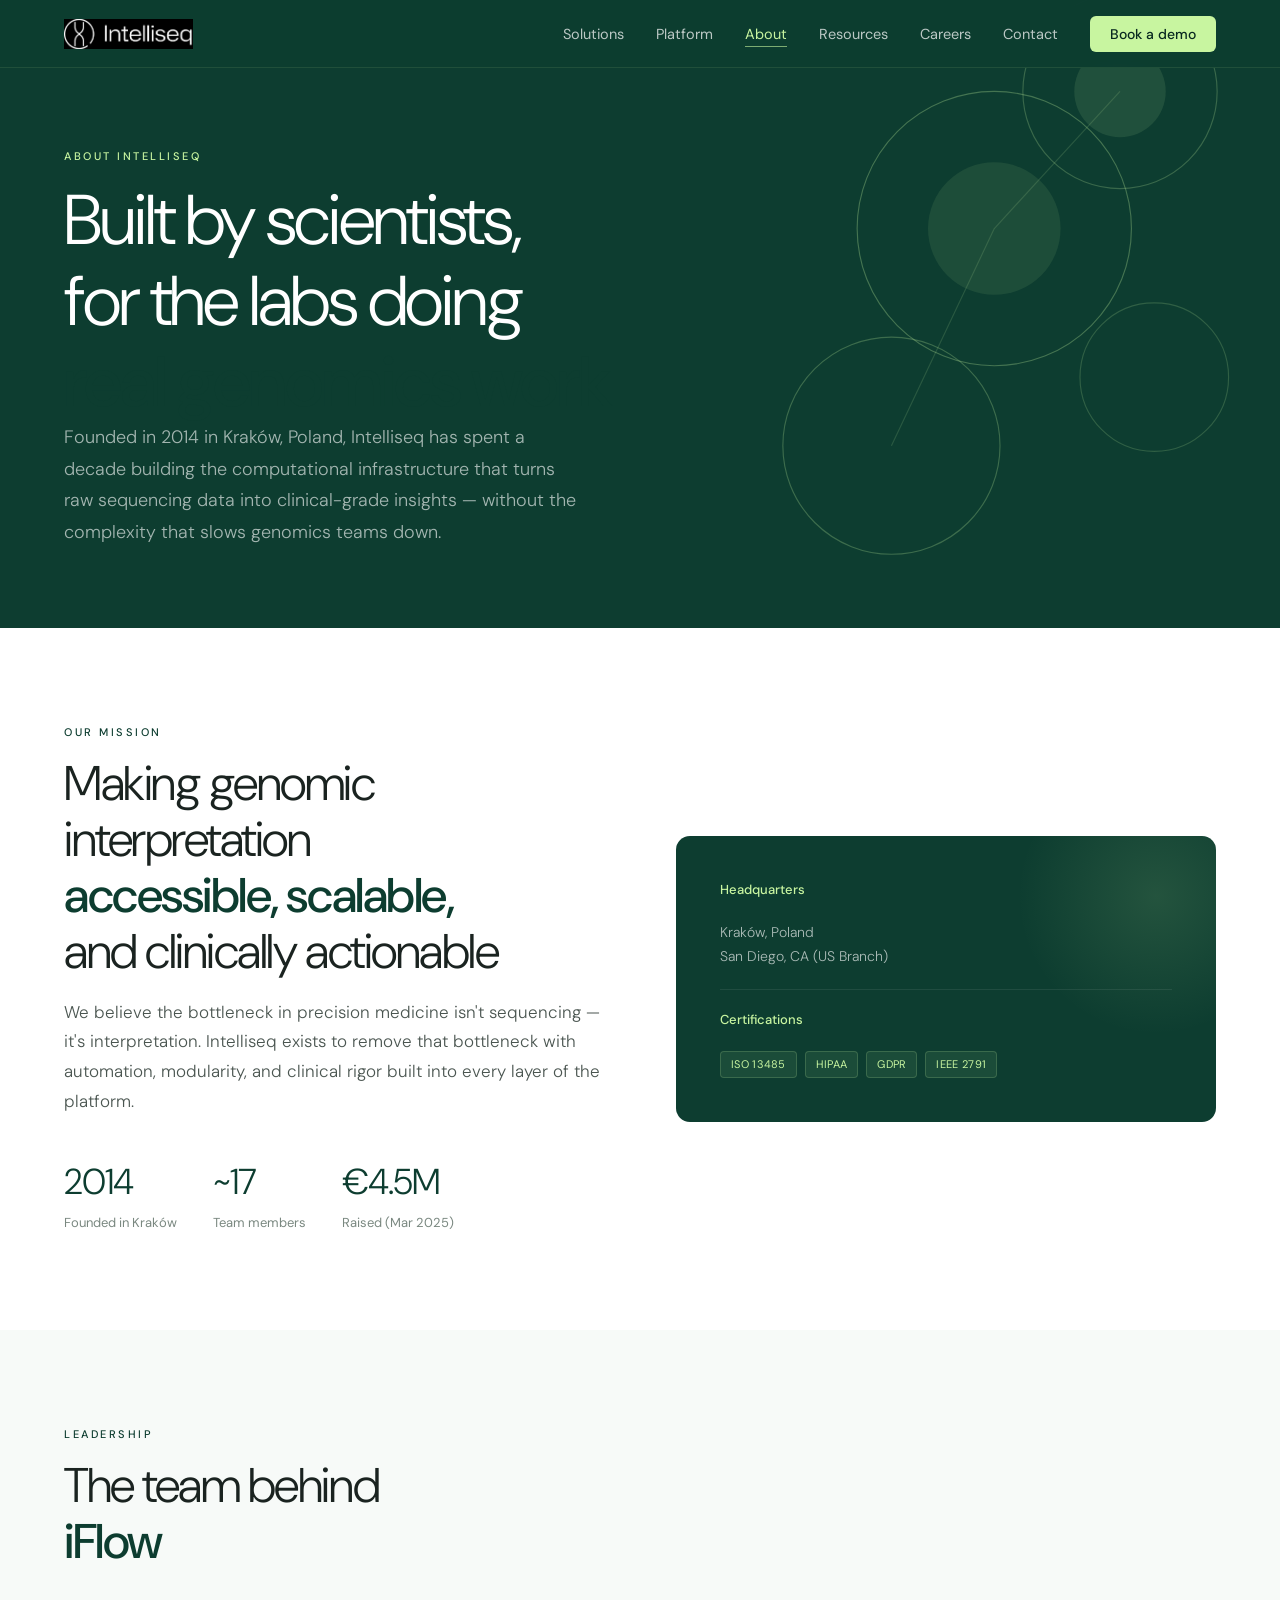
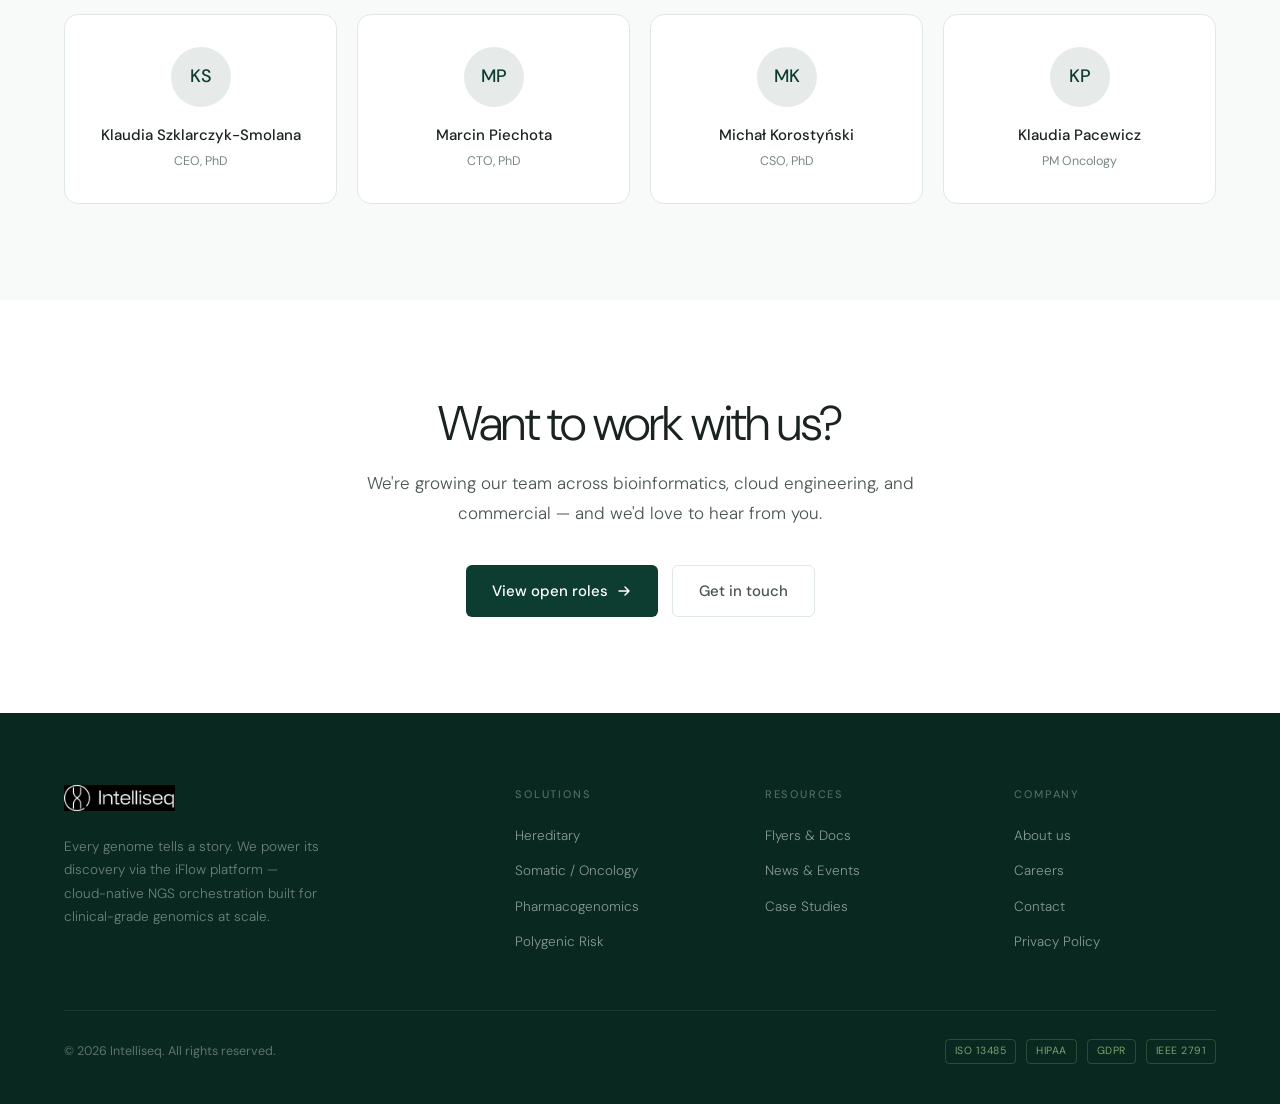
==== about.html @ d149529d "Add about page" ====
<!DOCTYPE html>
<html lang="en">
<head>
<meta charset="UTF-8">
<meta name="viewport" content="width=device-width, initial-scale=1.0">
<title>About us | Intelliseq</title>
<meta name="description" content="Intelliseq is a genome informatics company headquartered in Kraków, Poland, building the infrastructure layer for clinical NGS.">
<link rel="preconnect" href="https://fonts.googleapis.com">
<link href="https://fonts.googleapis.com/css2?family=DM+Sans:wght@300;400;500;600&display=swap" rel="stylesheet">
<link rel="stylesheet" href="css/style.css">
</head>
<body><nav>
  <a class="nav-logo" href="index.html"><img src="[data-uri]" alt="Intelliseq"></a>
  <ul class="nav-links">
    <li><a href="index.html#products">Solutions</a></li>
    <li><a href="index.html#platform">Platform</a></li>
    <li><a href="about.html">About</a></li>
    <li><a href="resources.html">Resources</a></li>
    <li><a href="careers.html">Careers</a></li>
    <li><a href="contact.html">Contact</a></li>
    <li><a href="https://intelliseq-242156192.hubspotpagebuilder.net/request-a-demo" class="nav-cta">Book a demo</a></li>
  </ul>
  <div class="nav-hamburger"><span></span><span></span><span></span></div>
</nav>
<section class="page-hero">
  <svg class="molecule-deco" viewBox="0 0 560 560" fill="none" xmlns="http://www.w3.org/2000/svg" aria-hidden="true">
  <circle cx="310" cy="200" r="120" stroke="#C8F5A0" stroke-width="1" opacity="0.35"/>
  <circle cx="420" cy="80" r="85" stroke="#C8F5A0" stroke-width="1" opacity="0.28"/>
  <circle cx="220" cy="390" r="95" stroke="#C8F5A0" stroke-width="1" opacity="0.3"/>
  <circle cx="450" cy="330" r="65" stroke="#C8F5A0" stroke-width="1" opacity="0.22"/>
  <circle cx="310" cy="200" r="58" fill="#C8F5A0" opacity="0.1"/>
  <circle cx="420" cy="80" r="40" fill="#C8F5A0" opacity="0.12"/>
  <line x1="310" y1="200" x2="420" y2="80" stroke="#C8F5A0" stroke-width="1" opacity="0.18"/>
  <line x1="310" y1="200" x2="220" y2="390" stroke="#C8F5A0" stroke-width="1" opacity="0.18"/>
</svg>
  <div style="position:relative;z-index:2;max-width:700px;">
    <span class="section-eyebrow light">About Intelliseq</span>
    <h1>Built by scientists,<br>for the labs doing<br><em>real genomics work</em></h1>
    <p class="hero-sub">Founded in 2014 in Kraków, Poland, Intelliseq has spent a decade building the computational infrastructure that turns raw sequencing data into clinical-grade insights — without the complexity that slows genomics teams down.</p>
  </div>
</section>

<section style="background:var(--white);">
  <div class="grid-2-1 reveal">
    <div>
      <span class="section-eyebrow">Our mission</span>
      <h2 class="section-title">Making genomic interpretation<br><em>accessible, scalable,</em><br>and clinically actionable</h2>
      <p class="section-sub">We believe the bottleneck in precision medicine isn't sequencing — it's interpretation. Intelliseq exists to remove that bottleneck with automation, modularity, and clinical rigor built into every layer of the platform.</p>
      <div style="margin-top:36px;display:flex;gap:36px;flex-wrap:wrap;">
        <div><div style="font-size:36px;font-weight:300;color:var(--forest);letter-spacing:-1px;">2014</div><div style="font-size:13px;color:var(--text-light);margin-top:3px;">Founded in Kraków</div></div>
        <div><div style="font-size:36px;font-weight:300;color:var(--forest);letter-spacing:-1px;">~17</div><div style="font-size:13px;color:var(--text-light);margin-top:3px;">Team members</div></div>
        <div><div style="font-size:36px;font-weight:300;color:var(--forest);letter-spacing:-1px;">€4.5M</div><div style="font-size:13px;color:var(--text-light);margin-top:3px;">Raised (Mar 2025)</div></div>
      </div>
    </div>
    <div class="dark-panel">
      <div style="font-size:13px;color:var(--lime);margin-bottom:20px;font-weight:500;">Headquarters</div>
      <p style="font-size:14px;color:rgba(255,255,255,0.65);line-height:1.7;margin-bottom:20px;">Kraków, Poland<br>San Diego, CA (US Branch)</p>
      <div class="divider-dark" style="margin-bottom:20px;"></div>
      <div style="font-size:13px;color:var(--lime);margin-bottom:12px;font-weight:500;">Certifications</div>
      <div class="compliance-badges">
        <span class="compliance-badge">ISO 13485</span>
        <span class="compliance-badge">HIPAA</span>
        <span class="compliance-badge">GDPR</span>
        <span class="compliance-badge">IEEE 2791</span>
      </div>
    </div>
  </div>
</section>

<section style="background:var(--offwhite);">
  <span class="section-eyebrow">Leadership</span>
  <h2 class="section-title reveal">The team behind<br><em>iFlow</em></h2>
  <div class="grid-4 reveal" style="margin-top:44px;">
    <div class="card" style="text-align:center;">
      <div style="width:60px;height:60px;border-radius:50%;background:rgba(13,61,48,0.1);display:flex;align-items:center;justify-content:center;font-size:18px;font-weight:500;color:var(--forest);margin:0 auto 16px;">KS</div>
      <div style="font-size:15px;font-weight:500;margin-bottom:4px;">Klaudia Szklarczyk-Smolana</div>
      <div style="font-size:12.5px;color:var(--text-light);">CEO, PhD</div>
    </div>
    <div class="card" style="text-align:center;">
      <div style="width:60px;height:60px;border-radius:50%;background:rgba(13,61,48,0.1);display:flex;align-items:center;justify-content:center;font-size:18px;font-weight:500;color:var(--forest);margin:0 auto 16px;">MP</div>
      <div style="font-size:15px;font-weight:500;margin-bottom:4px;">Marcin Piechota</div>
      <div style="font-size:12.5px;color:var(--text-light);">CTO, PhD</div>
    </div>
    <div class="card" style="text-align:center;">
      <div style="width:60px;height:60px;border-radius:50%;background:rgba(13,61,48,0.1);display:flex;align-items:center;justify-content:center;font-size:18px;font-weight:500;color:var(--forest);margin:0 auto 16px;">MK</div>
      <div style="font-size:15px;font-weight:500;margin-bottom:4px;">Michał Korostyński</div>
      <div style="font-size:12.5px;color:var(--text-light);">CSO, PhD</div>
    </div>
    <div class="card" style="text-align:center;">
      <div style="width:60px;height:60px;border-radius:50%;background:rgba(13,61,48,0.1);display:flex;align-items:center;justify-content:center;font-size:18px;font-weight:500;color:var(--forest);margin:0 auto 16px;">KP</div>
      <div style="font-size:15px;font-weight:500;margin-bottom:4px;">Klaudia Pacewicz</div>
      <div style="font-size:12.5px;color:var(--text-light);">PM Oncology</div>
    </div>
  </div>
</section>

<section style="background:var(--white);text-align:center;">
  <div style="max-width:600px;margin:0 auto;" class="reveal">
    <h2 class="section-title">Want to work with us?</h2>
    <p class="section-sub" style="margin:0 auto 36px;text-align:center;">We're growing our team across bioinformatics, cloud engineering, and commercial — and we'd love to hear from you.</p>
    <div style="display:flex;gap:14px;justify-content:center;flex-wrap:wrap;">
      <a href="careers.html" class="btn btn-forest">View open roles <svg class="arrow-icon" viewBox="0 0 16 16" fill="none"><path d="M3 8h10M9 4l4 4-4 4" stroke="currentColor" stroke-width="1.5" stroke-linecap="round" stroke-linejoin="round"/></svg></a>
      <a href="contact.html" class="btn btn-ghost-dark">Get in touch</a>
    </div>
  </div>
</section>
<footer>
  <div class="footer-grid">
    <div>
      <img src="[data-uri]" alt="Intelliseq" style="height:26px;width:auto;">
      <p class="footer-brand-desc">Every genome tells a story. We power its discovery via the iFlow platform — cloud-native NGS orchestration built for clinical-grade genomics at scale.</p>
    </div>
    <div>
      <p class="footer-col-title">Solutions</p>
      <ul class="footer-links">
        <li><a href="hereditary.html">Hereditary</a></li>
        <li><a href="somatic.html">Somatic / Oncology</a></li>
        <li><a href="pgx.html">Pharmacogenomics</a></li>
        <li><a href="prs.html">Polygenic Risk</a></li>
      </ul>
    </div>
    <div>
      <p class="footer-col-title">Resources</p>
      <ul class="footer-links">
        <li><a href="resources.html">Flyers &amp; Docs</a></li>
        <li><a href="news.html">News &amp; Events</a></li>
        <li><a href="case-studies.html">Case Studies</a></li>
      </ul>
    </div>
    <div>
      <p class="footer-col-title">Company</p>
      <ul class="footer-links">
        <li><a href="about.html">About us</a></li>
        <li><a href="careers.html">Careers</a></li>
        <li><a href="contact.html">Contact</a></li>
        <li><a href="privacy.html">Privacy Policy</a></li>
      </ul>
    </div>
  </div>
  <div class="footer-bottom">
    <span>© 2026 Intelliseq. All rights reserved.</span>
    <div class="cert-badges">
      <span class="cert-badge">ISO 13485</span>
      <span class="cert-badge">HIPAA</span>
      <span class="cert-badge">GDPR</span>
      <span class="cert-badge">IEEE 2791</span>
    </div>
  </div>
</footer><script src="js/main.js"></script></body></html>
---- css/style.css ----
/* ============================================
   INTELLISEQ — Shared Stylesheet
   ============================================ */

:root {
  --forest: #0D3D30;
  --forest-deep: #082820;
  --forest-mid: #1A5240;
  --forest-light: #2A6A50;
  --lime: #C8F5A0;
  --lime-dim: #9ED875;
  --slate: #3D4560;
  --slate-light: #5A6280;
  --white: #FFFFFF;
  --offwhite: #F7FAF8;
  --gray-100: #F0F4F1;
  --gray-200: #E0E8E2;
  --gray-300: #C8D4CA;
  --text-dark: #1A2320;
  --text-mid: #4A5550;
  --text-light: #7A8880;
  --radius-sm: 6px;
  --radius-md: 10px;
  --radius-lg: 14px;
  --radius-xl: 20px;
}

*, *::before, *::after { margin: 0; padding: 0; box-sizing: border-box; }
html { scroll-behavior: smooth; font-size: 16px; }

body {
  font-family: 'DM Sans', -apple-system, BlinkMacSystemFont, sans-serif;
  color: var(--text-dark);
  background: var(--white);
  line-height: 1.6;
  overflow-x: hidden;
  -webkit-font-smoothing: antialiased;
}

/* ---- TYPOGRAPHY ---- */
h1, h2, h3, h4 { line-height: 1.15; letter-spacing: -0.03em; font-weight: 300; }
h1 { font-size: clamp(40px, 5.5vw, 72px); }
h2 { font-size: clamp(30px, 3.8vw, 52px); }
h3 { font-size: clamp(20px, 2.2vw, 28px); }
h4 { font-size: 18px; font-weight: 400; }
p { font-weight: 300; line-height: 1.7; }
a { text-decoration: none; color: inherit; }
em { font-style: normal; color: var(--forest); font-weight: 500; }

/* ---- NAV ---- */
nav {
  position: fixed;
  top: 0; left: 0; right: 0;
  z-index: 1000;
  padding: 0 5%;
  height: 68px;
  display: flex;
  align-items: center;
  justify-content: space-between;
  background: rgba(13, 61, 48, 0.97);
  backdrop-filter: blur(16px);
  -webkit-backdrop-filter: blur(16px);
  border-bottom: 1px solid rgba(200, 245, 160, 0.1);
  transition: background 0.3s ease;
}

nav.scrolled { background: rgba(8, 40, 32, 0.99); }

.nav-logo img {
  height: 30px;
  width: auto;
  display: block;
}

.nav-links {
  display: flex;
  align-items: center;
  gap: 32px;
  list-style: none;
}

.nav-links a {
  color: rgba(255,255,255,0.72);
  font-size: 14.5px;
  font-weight: 400;
  transition: color 0.2s;
  position: relative;
}

.nav-links a:hover { color: var(--white); }
.nav-links a.active { color: var(--lime); }

.nav-links a.active::after {
  content: '';
  position: absolute;
  bottom: -4px; left: 0; right: 0;
  height: 1px;
  background: var(--lime);
  opacity: 0.6;
}

.nav-cta {
  padding: 9px 20px;
  background: var(--lime) !important;
  color: var(--forest-deep) !important;
  border-radius: var(--radius-sm) !important;
  font-weight: 500 !important;
  font-size: 14px !important;
  transition: background 0.2s, transform 0.15s !important;
}
.nav-cta:hover { background: #b8eba0 !important; transform: translateY(-1px); }

.nav-hamburger {
  display: none;
  flex-direction: column;
  gap: 5px;
  cursor: pointer;
  padding: 4px;
}
.nav-hamburger span {
  width: 22px; height: 1.5px;
  background: var(--white);
  border-radius: 2px;
  transition: all 0.3s;
}

/* ---- BUTTONS ---- */
.btn {
  display: inline-flex;
  align-items: center;
  gap: 8px;
  padding: 13px 26px;
  border-radius: var(--radius-sm);
  font-size: 15px;
  font-weight: 500;
  cursor: pointer;
  transition: all 0.2s;
  border: none;
  font-family: inherit;
  text-decoration: none;
}

.btn-lime {
  background: var(--lime);
  color: var(--forest-deep);
}
.btn-lime:hover { background: #b8eba0; transform: translateY(-1px); }

.btn-forest {
  background: var(--forest);
  color: var(--white);
}
.btn-forest:hover { background: var(--forest-mid); transform: translateY(-1px); }

.btn-ghost-light {
  background: transparent;
  color: rgba(255,255,255,0.8);
  border: 1px solid rgba(255,255,255,0.2);
}
.btn-ghost-light:hover { border-color: rgba(200,245,160,0.5); color: var(--lime); }

.btn-ghost-dark {
  background: transparent;
  color: var(--text-mid);
  border: 1px solid var(--gray-200);
}
.btn-ghost-dark:hover { border-color: var(--forest); color: var(--forest); }

.btn svg { width: 16px; height: 16px; flex-shrink: 0; }

/* ---- LAYOUT ---- */
.container { max-width: 1200px; margin: 0 auto; padding: 0 5%; }

section { padding: 96px 5%; }
section.tight { padding: 64px 5%; }
section.loose { padding: 128px 5%; }

.section-eyebrow {
  font-size: 11px;
  text-transform: uppercase;
  letter-spacing: 2.5px;
  color: var(--forest);
  font-weight: 500;
  margin-bottom: 14px;
  display: block;
}

.section-eyebrow.light { color: var(--lime); }

.section-title { margin-bottom: 18px; }
.section-sub {
  font-size: 17px;
  color: var(--text-mid);
  max-width: 560px;
  font-weight: 300;
  line-height: 1.75;
}

/* ---- CARDS ---- */
.card {
  background: var(--white);
  border: 1px solid var(--gray-200);
  border-radius: var(--radius-lg);
  padding: 32px;
  transition: all 0.25s;
}

.card:hover {
  border-color: rgba(13,61,48,0.18);
  transform: translateY(-2px);
  box-shadow: 0 10px 40px rgba(13,61,48,0.07);
}

.card-dark {
  background: rgba(255,255,255,0.05);
  border: 1px solid rgba(200,245,160,0.12);
  border-radius: var(--radius-lg);
  padding: 32px;
  transition: all 0.25s;
}

.card-dark:hover {
  background: rgba(255,255,255,0.09);
  border-color: rgba(200,245,160,0.28);
  transform: translateY(-2px);
}

/* ---- TAGS / CHIPS ---- */
.tag {
  display: inline-flex;
  align-items: center;
  gap: 5px;
  padding: 5px 12px;
  border-radius: 20px;
  font-size: 11.5px;
  font-weight: 500;
  text-transform: uppercase;
  letter-spacing: 0.5px;
}

.tag-forest { background: rgba(13,61,48,0.08); color: var(--forest); }
.tag-lime { background: rgba(200,245,160,0.15); color: var(--lime); }
.tag-slate { background: rgba(61,69,96,0.08); color: var(--slate); }

.chip {
  display: inline-block;
  padding: 4px 11px;
  border: 1px solid var(--gray-200);
  border-radius: 20px;
  font-size: 12px;
  color: var(--text-mid);
}

/* ---- HERO SHARED ---- */
.hero {
  min-height: 100vh;
  background: var(--forest);
  display: flex;
  align-items: center;
  padding: 120px 5% 80px;
  position: relative;
  overflow: hidden;
}

.hero-eyebrow {
  display: inline-flex;
  align-items: center;
  gap: 8px;
  background: rgba(200,245,160,0.1);
  border: 1px solid rgba(200,245,160,0.22);
  padding: 6px 14px;
  border-radius: 20px;
  font-size: 12px;
  color: var(--lime);
  letter-spacing: 0.5px;
  text-transform: uppercase;
  margin-bottom: 26px;
}

.hero-dot {
  width: 5px; height: 5px;
  background: var(--lime);
  border-radius: 50%;
  animation: pulse 2s ease-in-out infinite;
}

@keyframes pulse {
  0%,100% { opacity:1; transform:scale(1); }
  50% { opacity:0.4; transform:scale(0.75); }
}

.hero h1 { color: var(--white); margin-bottom: 22px; }
.hero h1 em { color: var(--lime); }

.hero-sub {
  font-size: 18px;
  color: rgba(255,255,255,0.62);
  line-height: 1.75;
  max-width: 520px;
  margin-bottom: 42px;
  font-weight: 300;
}

.hero-actions { display: flex; gap: 14px; flex-wrap: wrap; align-items: center; }

/* Page hero (shorter, for inner pages) */
.page-hero {
  background: var(--forest);
  padding: 148px 5% 80px;
  position: relative;
  overflow: hidden;
}

.page-hero h1 { color: var(--white); max-width: 700px; }
.page-hero .hero-sub { margin-bottom: 0; }

/* ---- MOLECULE DECO ---- */
.molecule-deco {
  position: absolute;
  right: 0; top: 0; bottom: 0;
  width: 50%;
  opacity: 0.85;
  pointer-events: none;
}

/* ---- LOGOS BAR ---- */
.logos-bar {
  background: var(--offwhite);
  padding: 36px 5%;
  border-bottom: 1px solid var(--gray-200);
}

.logos-bar-label {
  text-align: center;
  font-size: 11px;
  text-transform: uppercase;
  letter-spacing: 2px;
  color: var(--text-light);
  margin-bottom: 22px;
}

.logos-row {
  display: flex;
  align-items: center;
  justify-content: center;
  gap: 48px;
  flex-wrap: wrap;
}

.logos-row span {
  font-size: 13.5px;
  color: var(--text-light);
  font-weight: 500;
  letter-spacing: 0.2px;
}

/* ---- STAT BLOCKS ---- */
.stat-block { text-align: left; }
.stat-value {
  font-size: 40px;
  font-weight: 300;
  color: var(--lime);
  letter-spacing: -1.5px;
  line-height: 1;
}
.stat-label {
  font-size: 13px;
  color: rgba(255,255,255,0.5);
  margin-top: 4px;
}

/* ---- FOOTER ---- */
footer {
  background: var(--forest-deep);
  padding: 72px 5% 40px;
}

.footer-grid {
  display: grid;
  grid-template-columns: 2fr 1fr 1fr 1fr;
  gap: 48px;
  margin-bottom: 56px;
}

.footer-brand-desc {
  font-size: 13.5px;
  color: rgba(255,255,255,0.42);
  line-height: 1.75;
  margin-top: 16px;
  font-weight: 300;
  max-width: 255px;
}

.footer-col-title {
  font-size: 11px;
  text-transform: uppercase;
  letter-spacing: 1.8px;
  color: rgba(255,255,255,0.3);
  margin-bottom: 18px;
  font-weight: 500;
}

.footer-links { list-style: none; display: flex; flex-direction: column; gap: 10px; }
.footer-links a {
  color: rgba(255,255,255,0.52);
  font-size: 13.5px;
  font-weight: 300;
  transition: color 0.2s;
}
.footer-links a:hover { color: var(--lime); }

.footer-bottom {
  border-top: 1px solid rgba(255,255,255,0.07);
  padding-top: 28px;
  display: flex;
  justify-content: space-between;
  align-items: center;
  font-size: 12.5px;
  color: rgba(255,255,255,0.35);
}

.cert-badges { display: flex; gap: 10px; }
.cert-badge {
  padding: 3px 9px;
  border: 1px solid rgba(200,245,160,0.18);
  border-radius: 4px;
  font-size: 10.5px;
  color: rgba(200,245,160,0.6);
  letter-spacing: 0.5px;
}

/* ---- SCROLL REVEAL ---- */
.reveal {
  opacity: 0;
  transform: translateY(22px);
  transition: opacity 0.65s ease, transform 0.65s ease;
}
.reveal.visible { opacity: 1; transform: translateY(0); }
.reveal-delay-1 { transition-delay: 0.1s; }
.reveal-delay-2 { transition-delay: 0.2s; }
.reveal-delay-3 { transition-delay: 0.3s; }

/* ---- DIVIDER ---- */
.divider { height: 1px; background: var(--gray-200); margin: 0; }
.divider-dark { height: 1px; background: rgba(255,255,255,0.08); }

/* ---- GRID UTILITIES ---- */
.grid-2 { display: grid; grid-template-columns: 1fr 1fr; gap: 24px; }
.grid-3 { display: grid; grid-template-columns: repeat(3, 1fr); gap: 24px; }
.grid-4 { display: grid; grid-template-columns: repeat(4, 1fr); gap: 20px; }
.grid-2-1 { display: grid; grid-template-columns: 1fr 1fr; gap: 72px; align-items: center; }

/* ---- RESPONSIVE ---- */
@media (max-width: 1024px) {
  .grid-4 { grid-template-columns: repeat(2, 1fr); }
  .footer-grid { grid-template-columns: 1fr 1fr; }
}

@media (max-width: 768px) {
  .nav-links { display: none; }
  .nav-links.open {
    display: flex;
    flex-direction: column;
    position: fixed;
    top: 68px; left: 0; right: 0;
    background: var(--forest-deep);
    padding: 24px 5%;
    gap: 20px;
    border-bottom: 1px solid rgba(200,245,160,0.1);
  }
  .nav-hamburger { display: flex; }
  .grid-2, .grid-3, .grid-2-1 { grid-template-columns: 1fr; }
  .grid-4 { grid-template-columns: 1fr; }
  .molecule-deco { display: none; }
  section { padding: 72px 4%; }
  .footer-grid { grid-template-columns: 1fr; gap: 32px; }
  .footer-bottom { flex-direction: column; gap: 14px; text-align: center; }
}

@media (max-width: 480px) {
  section { padding: 56px 4%; }
  .hero { padding: 110px 4% 64px; }
}

/* ---- PRODUCT PAGE SPECIFIC ---- */
.product-hero-tag {
  display: inline-flex;
  align-items: center;
  gap: 6px;
  background: rgba(200,245,160,0.12);
  border: 1px solid rgba(200,245,160,0.25);
  padding: 6px 14px;
  border-radius: 20px;
  font-size: 12px;
  color: var(--lime);
  margin-bottom: 20px;
  text-transform: uppercase;
  letter-spacing: 0.5px;
}

.feature-row {
  display: flex;
  gap: 20px;
  padding: 24px 0;
  border-bottom: 1px solid var(--gray-200);
}
.feature-row:first-of-type { border-top: 1px solid var(--gray-200); }

.feature-icon-wrap {
  width: 44px; height: 44px;
  border-radius: var(--radius-md);
  background: rgba(13,61,48,0.07);
  display: flex;
  align-items: center;
  justify-content: center;
  flex-shrink: 0;
  transition: background 0.2s;
}
.feature-row:hover .feature-icon-wrap { background: var(--forest); }
.feature-icon-wrap svg { width: 20px; height: 20px; stroke: var(--forest); transition: stroke 0.2s; }
.feature-row:hover .feature-icon-wrap svg { stroke: var(--lime); }

.feature-title { font-size: 16px; font-weight: 500; margin-bottom: 4px; }
.feature-desc { font-size: 14px; color: var(--text-mid); line-height: 1.65; font-weight: 300; }

/* Dark panel */
.dark-panel {
  background: var(--forest);
  border-radius: var(--radius-lg);
  padding: 44px;
  position: relative;
  overflow: hidden;
}
.dark-panel::before {
  content: '';
  position: absolute;
  right: -80px; top: -80px;
  width: 280px; height: 280px;
  background: radial-gradient(circle, rgba(200,245,160,0.12) 0%, transparent 70%);
  border-radius: 50%;
  pointer-events: none;
}

.dark-panel-deep {
  background: var(--forest-deep);
  border-radius: var(--radius-lg);
  padding: 36px;
  position: relative;
  overflow: hidden;
}

/* Workflow steps */
.workflow-step {
  display: flex;
  align-items: center;
  gap: 16px;
  padding: 14px 18px;
  background: rgba(255,255,255,0.05);
  border-radius: var(--radius-md);
  margin-bottom: 10px;
  border: 1px solid rgba(200,245,160,0.1);
  transition: all 0.25s;
}
.workflow-step:hover {
  background: rgba(255,255,255,0.09);
  border-color: rgba(200,245,160,0.28);
}
.workflow-step-num {
  width: 26px; height: 26px;
  background: rgba(200,245,160,0.15);
  border-radius: 50%;
  display: flex;
  align-items: center;
  justify-content: center;
  font-size: 11px;
  color: var(--lime);
  font-weight: 500;
  flex-shrink: 0;
}
.workflow-step-text { font-size: 13.5px; color: rgba(255,255,255,0.78); }
.workflow-connector {
  width: 1px; height: 10px;
  background: rgba(200,245,160,0.18);
  margin-left: 31px; margin-bottom: 10px;
}

/* Compliance badges */
.compliance-badges { display: flex; gap: 8px; flex-wrap: wrap; margin-top: 20px; }
.compliance-badge {
  font-size: 11px;
  padding: 4px 10px;
  background: rgba(200,245,160,0.08);
  color: var(--lime);
  border: 1px solid rgba(200,245,160,0.18);
  border-radius: 4px;
  letter-spacing: 0.3px;
}

/* ---- ACCORDION (Careers FAQ) ---- */
.accordion-item {
  border-bottom: 1px solid var(--gray-200);
}
.accordion-trigger {
  width: 100%;
  padding: 20px 0;
  display: flex;
  justify-content: space-between;
  align-items: center;
  background: none;
  border: none;
  cursor: pointer;
  font-family: inherit;
  font-size: 16px;
  font-weight: 400;
  color: var(--text-dark);
  text-align: left;
}
.accordion-trigger svg {
  width: 18px; height: 18px;
  stroke: var(--text-light);
  transition: transform 0.3s;
  flex-shrink: 0;
}
.accordion-trigger.open svg { transform: rotate(45deg); }
.accordion-body {
  font-size: 15px;
  color: var(--text-mid);
  font-weight: 300;
  line-height: 1.7;
  padding-bottom: 20px;
  display: none;
}
.accordion-body.open { display: block; }

/* ---- FORM ---- */
.form-group { margin-bottom: 20px; }
.form-label { display: block; font-size: 13px; font-weight: 500; color: var(--text-dark); margin-bottom: 7px; }
.form-input, .form-select, .form-textarea {
  width: 100%;
  padding: 11px 14px;
  border: 1px solid var(--gray-200);
  border-radius: var(--radius-sm);
  font-family: inherit;
  font-size: 15px;
  color: var(--text-dark);
  background: var(--white);
  transition: border-color 0.2s, box-shadow 0.2s;
  outline: none;
}
.form-input:focus, .form-select:focus, .form-textarea:focus {
  border-color: var(--forest);
  box-shadow: 0 0 0 3px rgba(13,61,48,0.08);
}
.form-textarea { resize: vertical; min-height: 120px; }

/* ---- NOTIFICATION BANNER ---- */
.banner {
  padding: 12px 5%;
  font-size: 13.5px;
  text-align: center;
  font-weight: 400;
}
.banner-lime { background: var(--lime); color: var(--forest-deep); }

/* ---- ARROW ICON ---- */
.arrow-icon { width: 15px; height: 15px; }
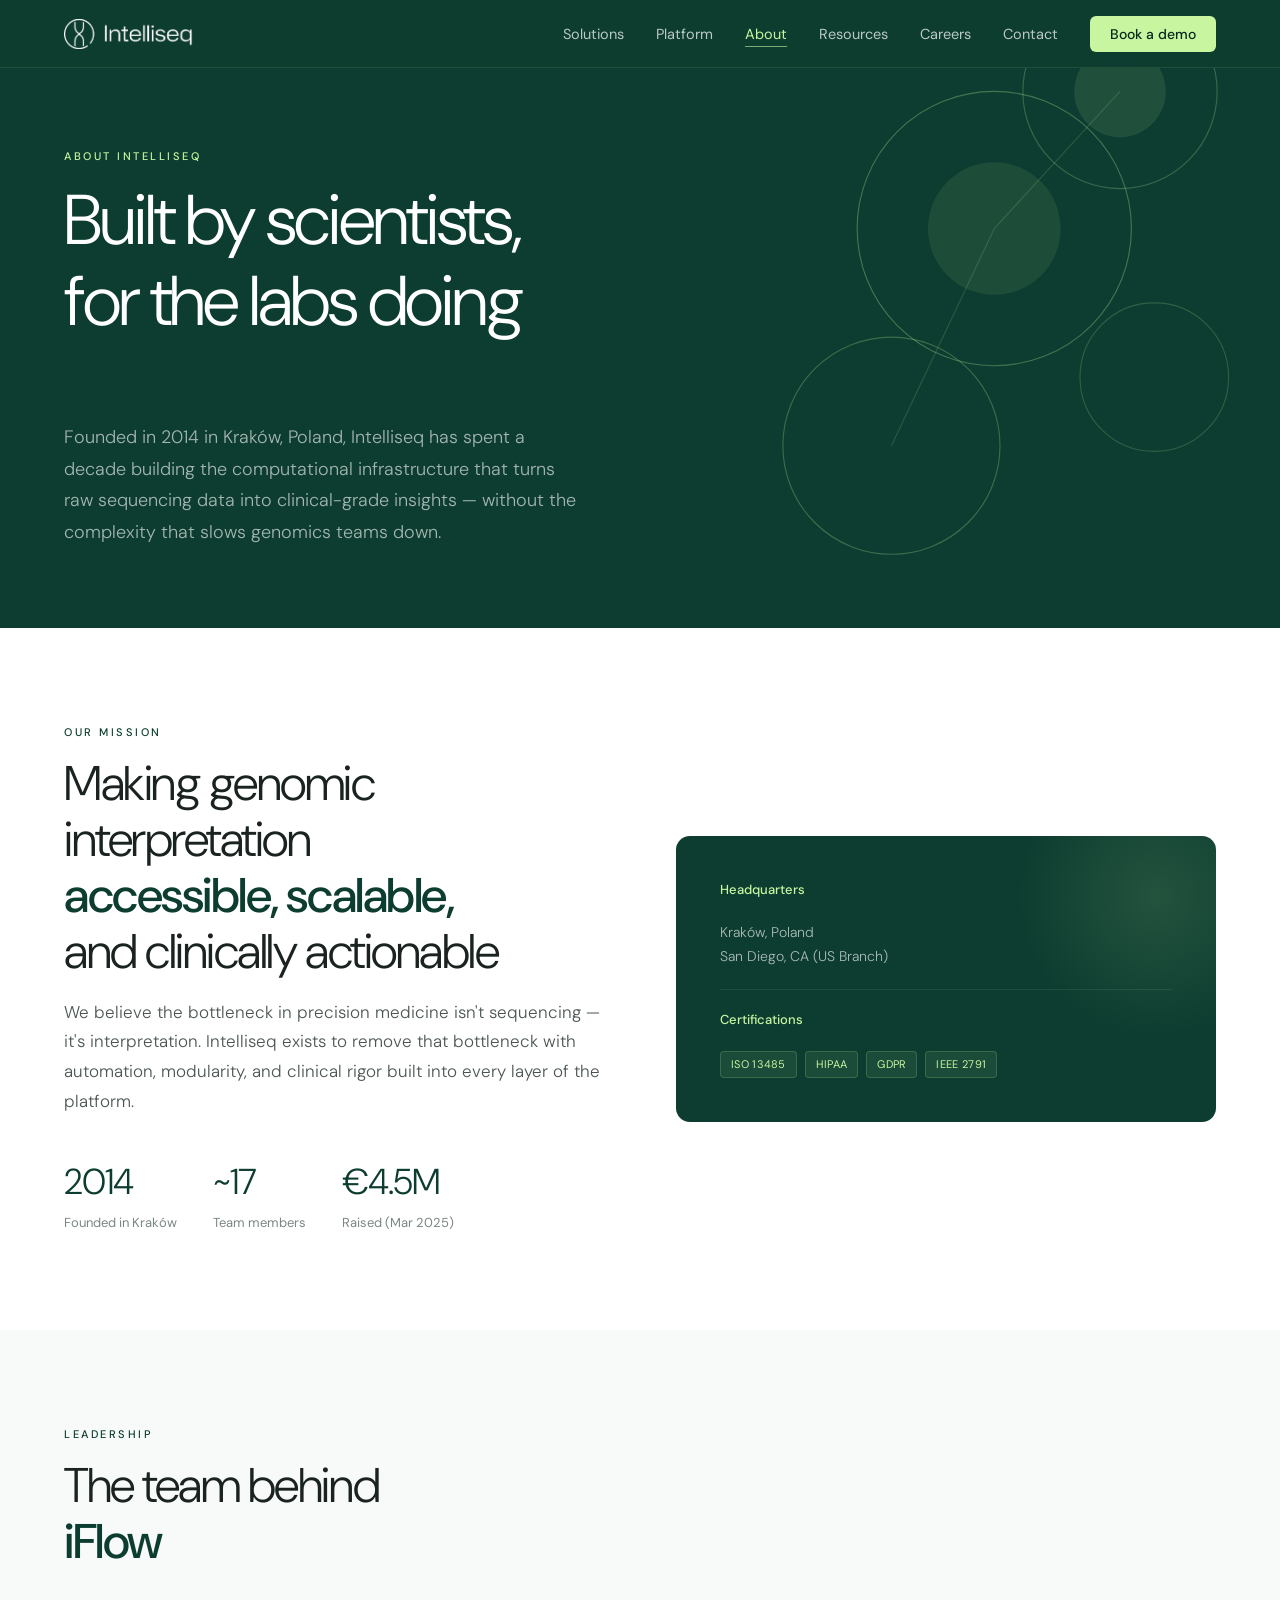
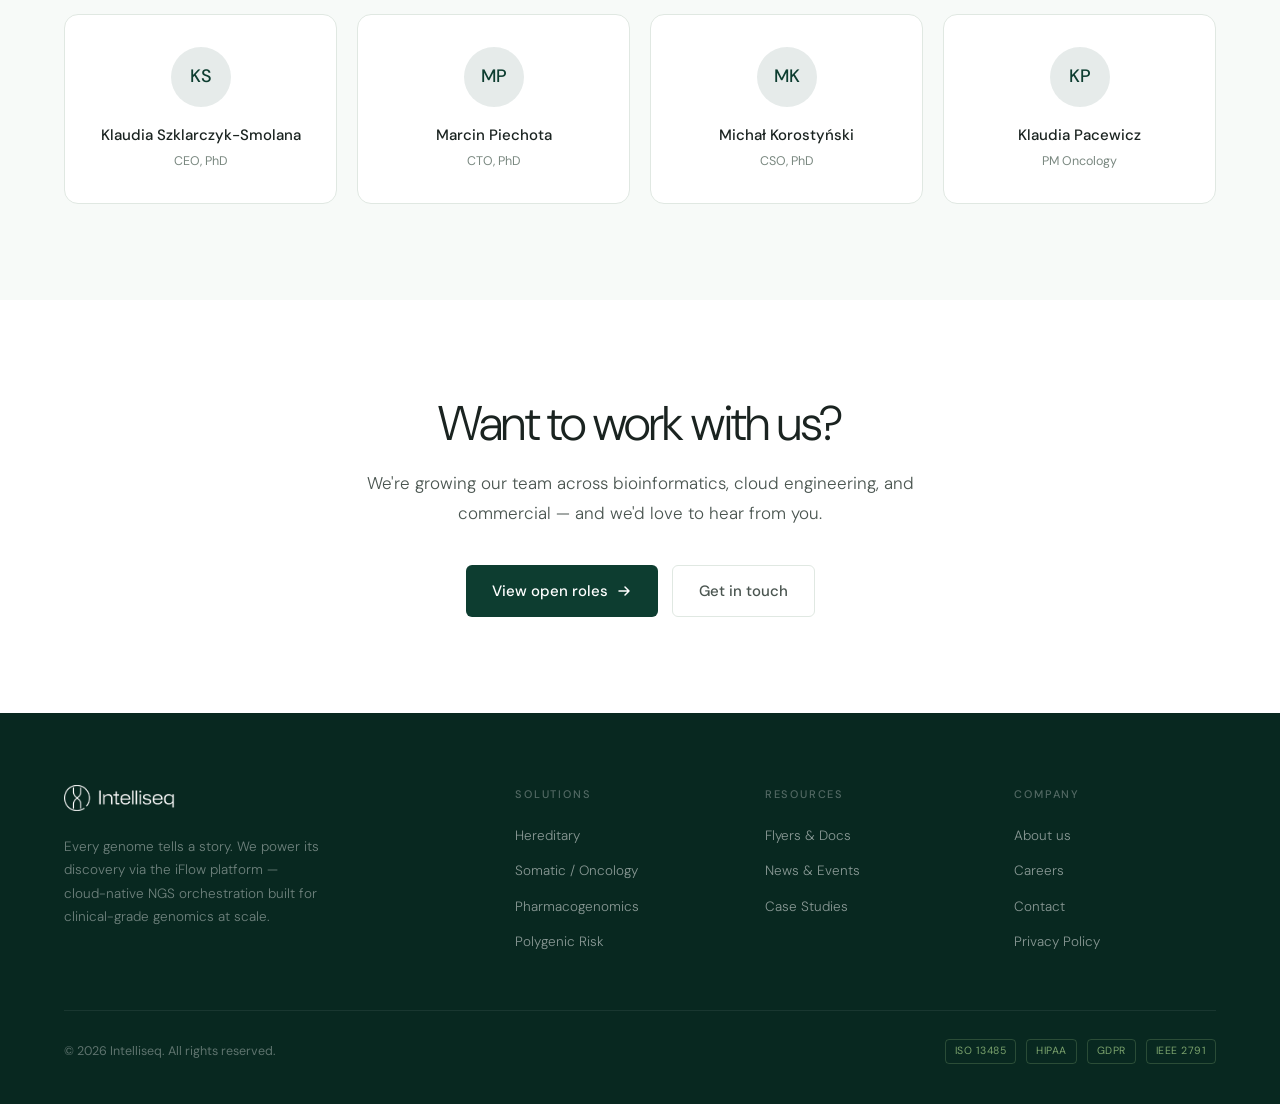
==== commit 4dcaef1d: "Fix: transparent logo in about.html" ====
--- a/about.html
+++ b/about.html
@@ -10,7 +10,7 @@
 <link rel="stylesheet" href="css/style.css">
 </head>
 <body><nav>
-  <a class="nav-logo" href="index.html"><img src="[data-uri]" alt="Intelliseq"></a>
+  <a class="nav-logo" href="index.html"><img src="[data-uri]" alt="Intelliseq"></a>
   <ul class="nav-links">
     <li><a href="index.html#products">Solutions</a></li>
     <li><a href="index.html#platform">Platform</a></li>
@@ -107,7 +107,7 @@
 <footer>
   <div class="footer-grid">
     <div>
-      <img src="[data-uri]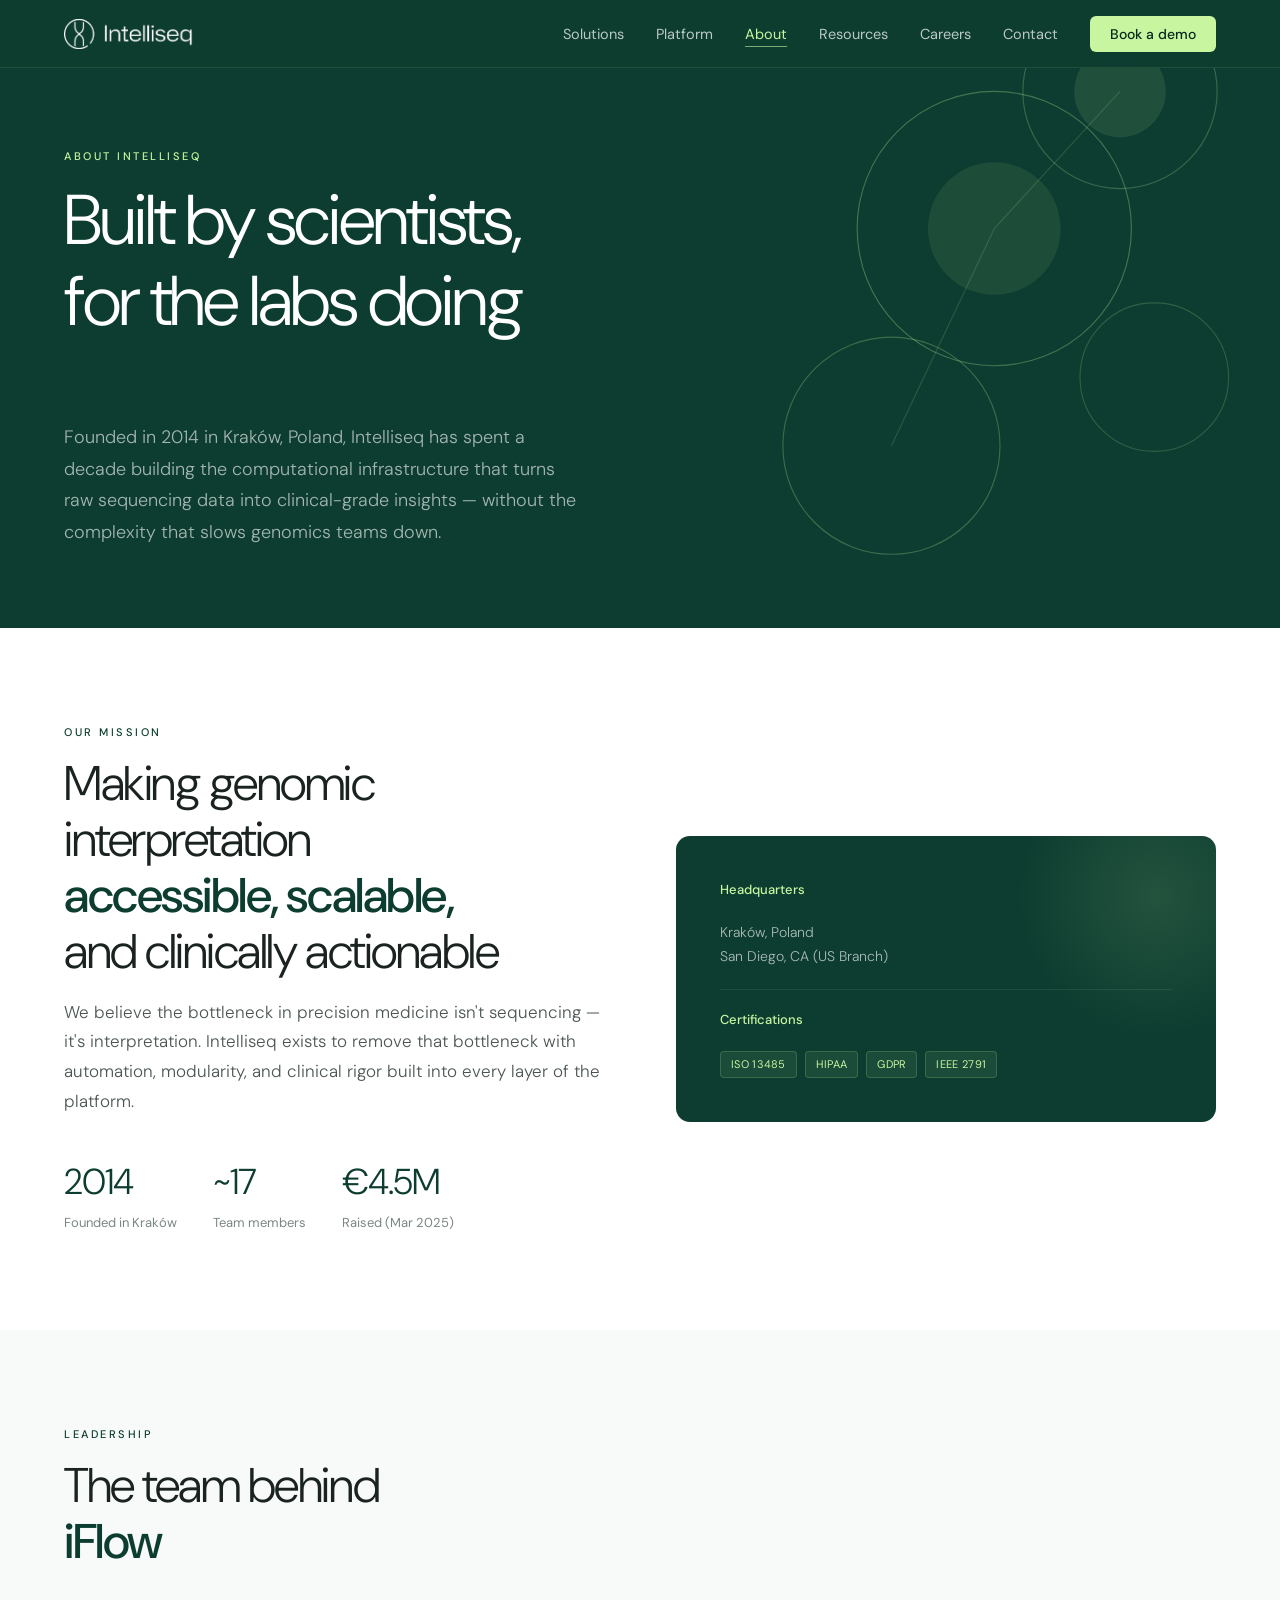
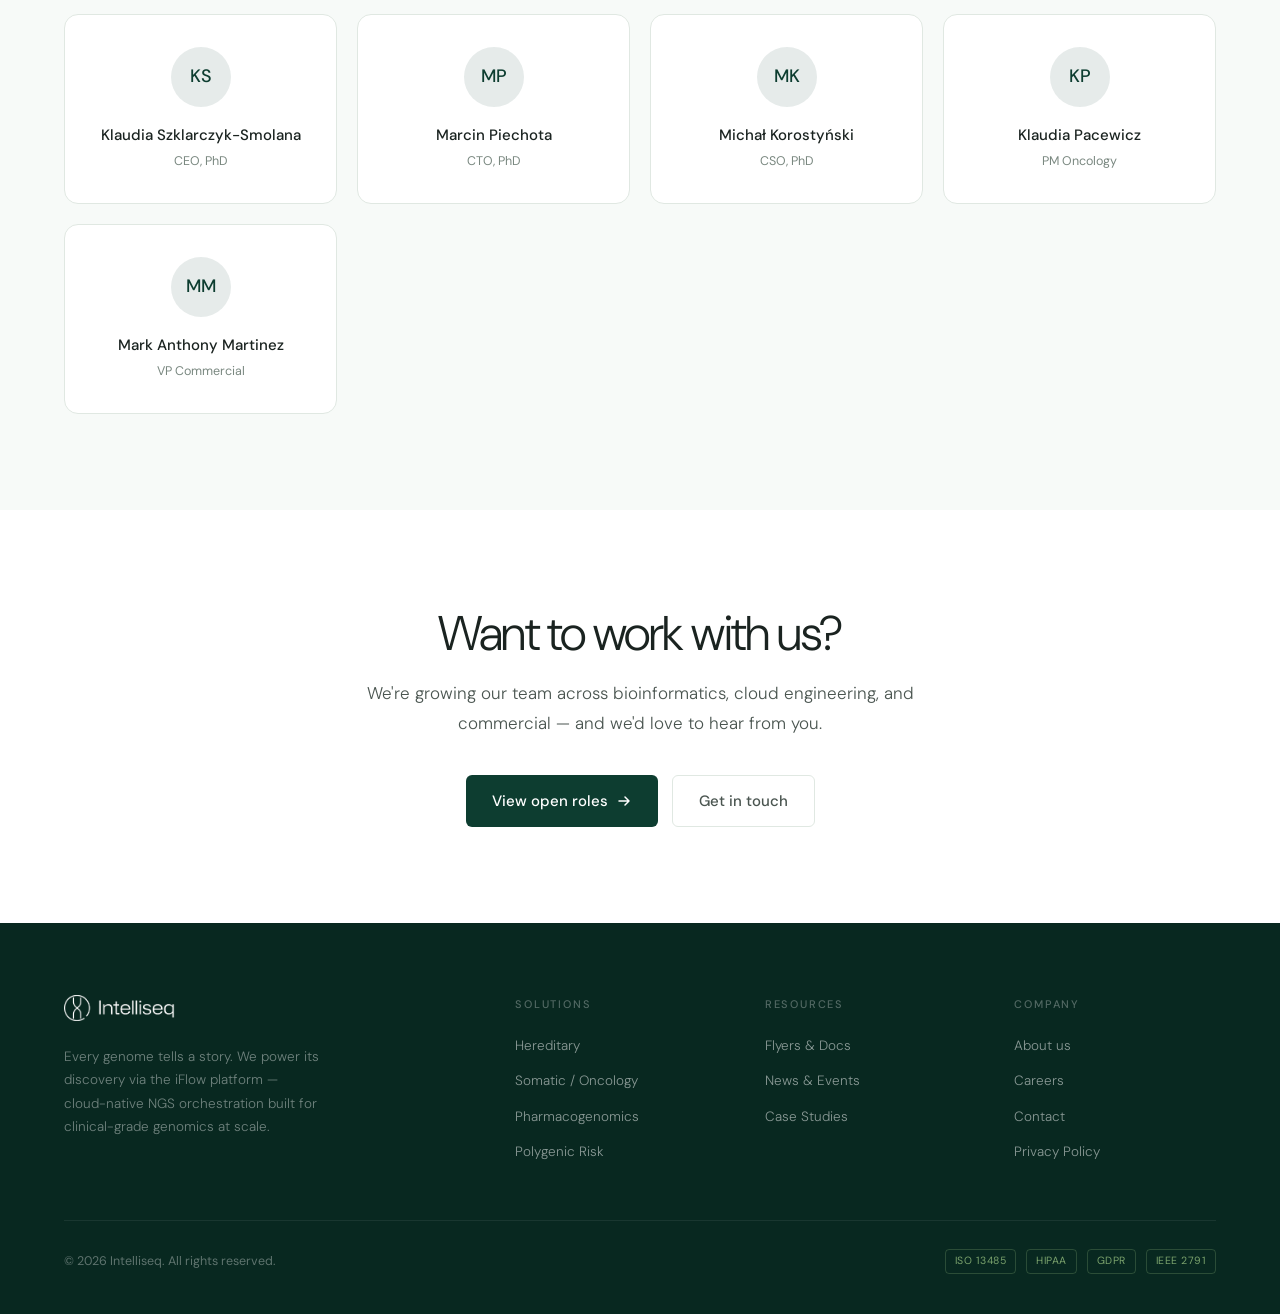
==== commit 33b3a175: "Add Mark Martinez to leadership team" ====
--- a/about.html
+++ b/about.html
@@ -91,6 +91,11 @@
       <div style="font-size:15px;font-weight:500;margin-bottom:4px;">Klaudia Pacewicz</div>
       <div style="font-size:12.5px;color:var(--text-light);">PM Oncology</div>
     </div>
+    <div class="card" style="text-align:center;">
+      <div style="width:60px;height:60px;border-radius:50%;background:rgba(13,61,48,0.1);display:flex;align-items:center;justify-content:center;font-size:18px;font-weight:500;color:var(--forest);margin:0 auto 16px;">MM</div>
+      <div style="font-size:15px;font-weight:500;margin-bottom:4px;">Mark Anthony Martinez</div>
+      <div style="font-size:12.5px;color:var(--text-light);">VP Commercial</div>
+    </div>
   </div>
 </section>
 
